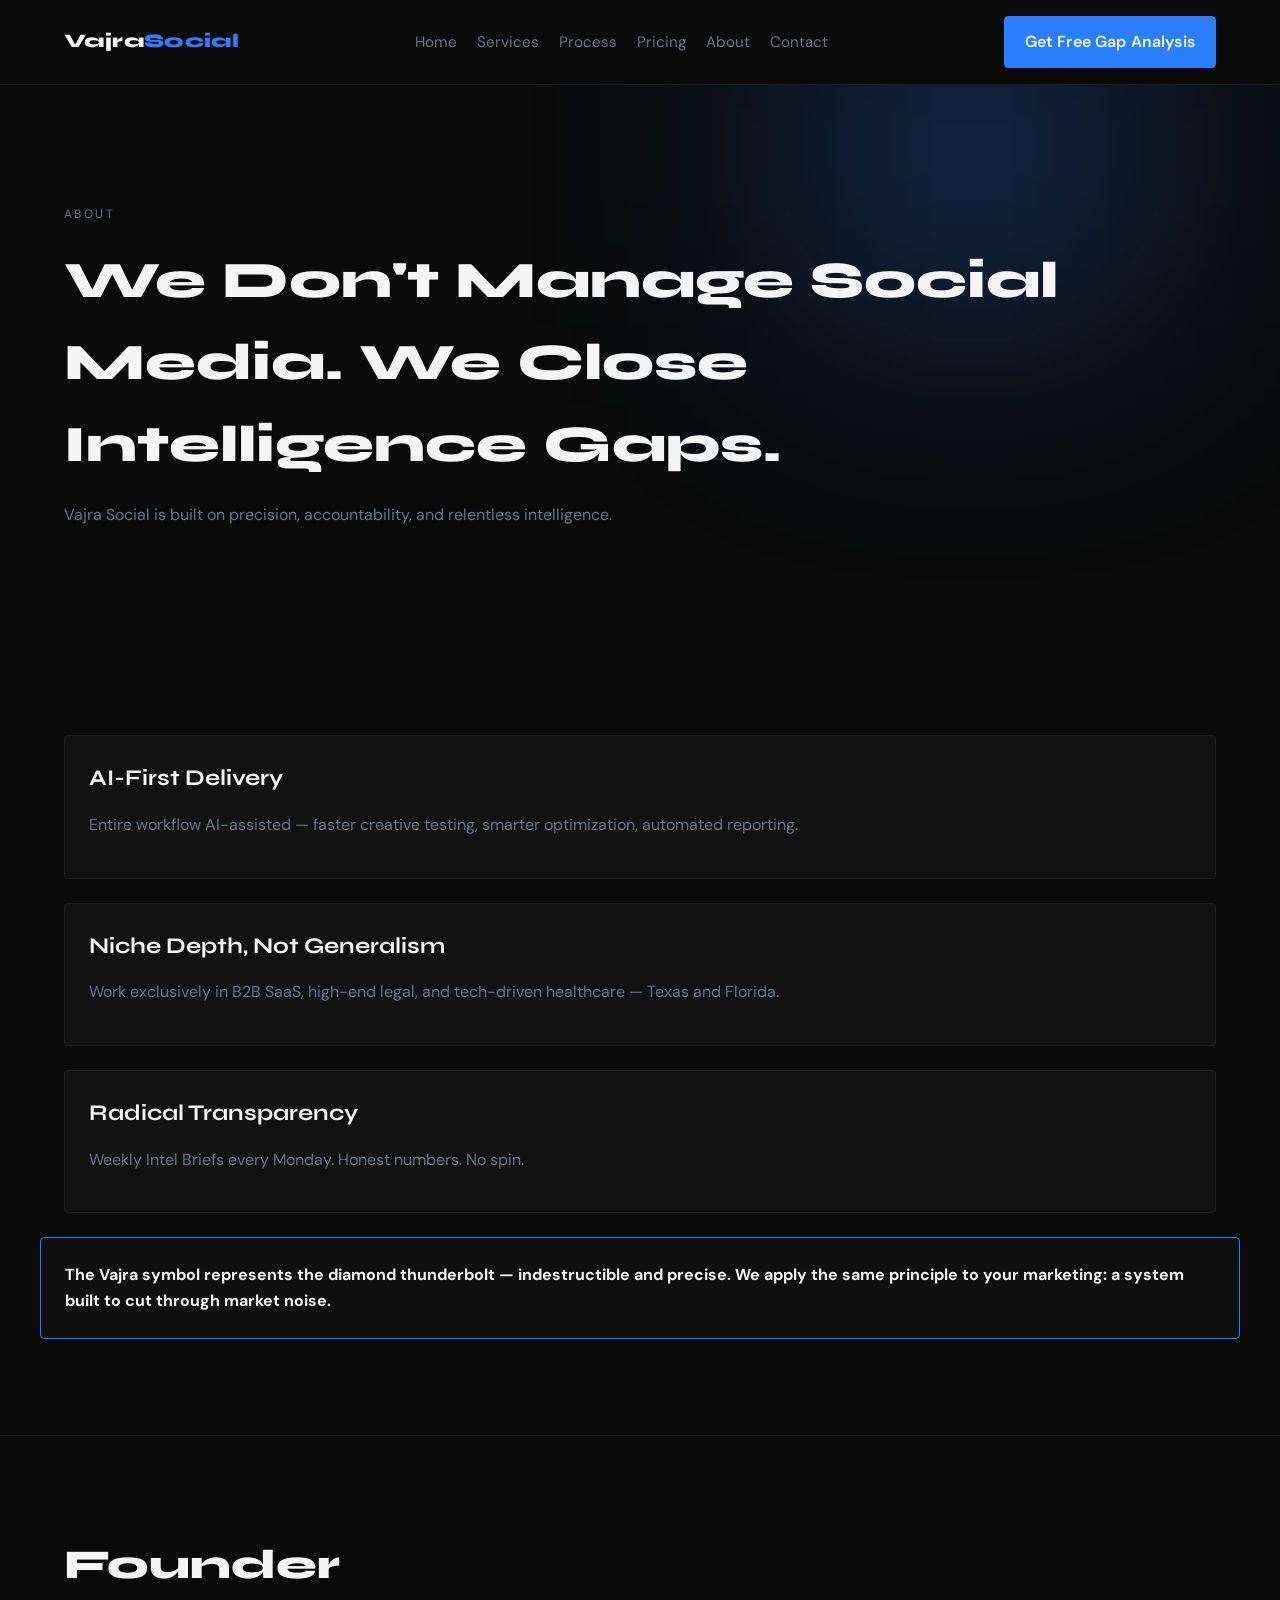
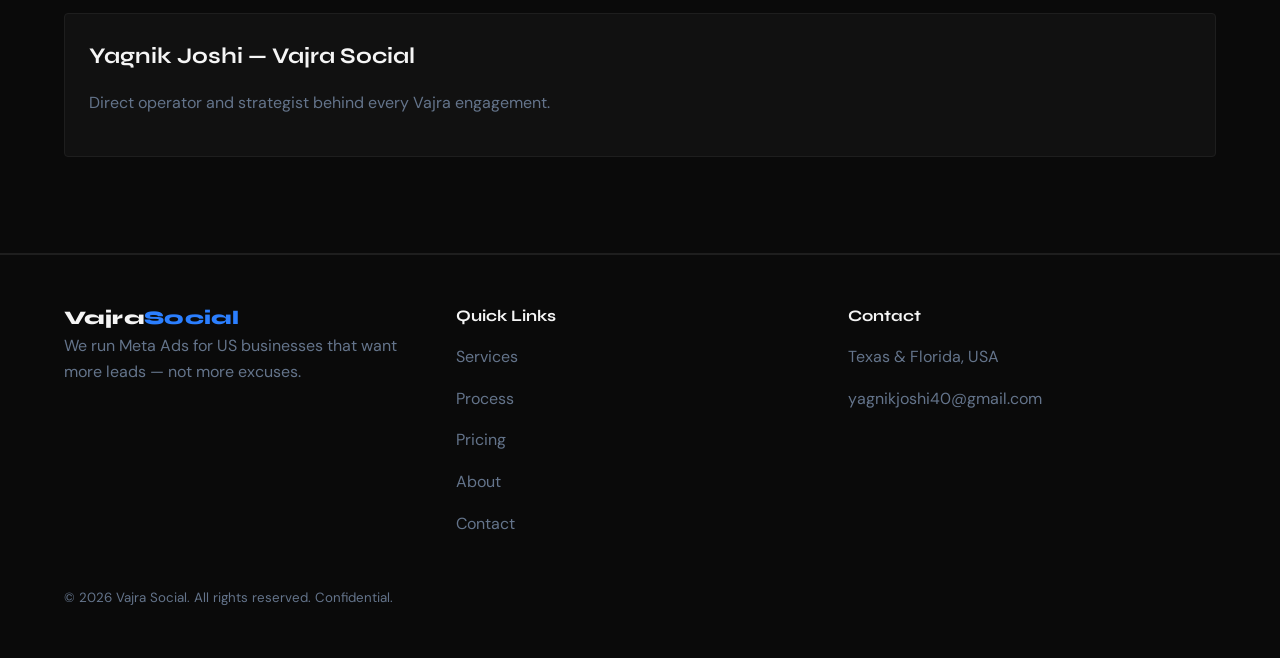
==== about.html @ a1fc4718 "Add Vajra Social agency website Agent-Logs-Url: https://github.com/Yagnikjoshi40/vs.s/sessions/4af44" ====
<!doctype html>
<html lang="en">
  <head>
    <meta charset="utf-8" />
    <meta name="viewport" content="width=device-width, initial-scale=1" />
    <title>Vajra Social — About</title>
    <link rel="preconnect" href="https://fonts.googleapis.com" />
    <link rel="preconnect" href="https://fonts.gstatic.com" crossorigin />
    <link
      href="https://fonts.googleapis.com/css2?family=DM+Sans:wght@300;400;500;600&family=Syne:wght@700;800&display=swap"
      rel="stylesheet"
    />
    <link rel="stylesheet" href="styles.css" />
    <script src="script.js" defer></script>
  </head>
  <body>
    <header class="nav">
      <div class="nav-inner container">
        <a class="logo" href="index.html">Vajra<span>Social</span></a>
        <nav class="nav-links">
          <a href="index.html">Home</a>
          <a href="services.html">Services</a>
          <a href="process.html">Process</a>
          <a href="pricing.html">Pricing</a>
          <a href="about.html">About</a>
          <a href="contact.html">Contact</a>
        </nav>
        <a class="btn" href="contact.html">Get Free Gap Analysis</a>
      </div>
    </header>

    <main>
      <section class="section hero fade-in">
        <div class="glow"></div>
        <div class="container">
          <p class="eyebrow">About</p>
          <h1>We Don't Manage Social Media. We Close Intelligence Gaps.</h1>
          <p class="muted">
            Vajra Social is built on precision, accountability, and relentless intelligence.
          </p>
        </div>
      </section>

      <section class="section fade-in">
        <div class="container philosophy-grid">
          <div class="card">
            <h3>AI-First Delivery</h3>
            <p class="muted">
              Entire workflow AI-assisted — faster creative testing, smarter optimization,
              automated reporting.
            </p>
          </div>
          <div class="card">
            <h3>Niche Depth, Not Generalism</h3>
            <p class="muted">
              Work exclusively in B2B SaaS, high-end legal, and tech-driven healthcare —
              Texas and Florida.
            </p>
          </div>
          <div class="card">
            <h3>Radical Transparency</h3>
            <p class="muted">
              Weekly Intel Briefs every Monday. Honest numbers. No spin.
            </p>
          </div>
        </div>
        <div class="container callout">
          <strong>
            The Vajra symbol represents the diamond thunderbolt — indestructible and precise.
            We apply the same principle to your marketing: a system built to cut through market noise.
          </strong>
        </div>
      </section>

      <section class="section section-band fade-in">
        <div class="container">
          <h2>Founder</h2>
          <div class="card">
            <h3>Yagnik Joshi — Vajra Social</h3>
            <p class="muted">
              Direct operator and strategist behind every Vajra engagement.
            </p>
          </div>
        </div>
      </section>
    </main>

    <footer class="footer">
      <div class="container footer-grid">
        <div>
          <div class="logo">Vajra<span>Social</span></div>
          <p class="muted">We run Meta Ads for US businesses that want more leads — not more excuses.</p>
        </div>
        <div>
          <h4>Quick Links</h4>
          <p class="muted"><a href="services.html">Services</a></p>
          <p class="muted"><a href="process.html">Process</a></p>
          <p class="muted"><a href="pricing.html">Pricing</a></p>
          <p class="muted"><a href="about.html">About</a></p>
          <p class="muted"><a href="contact.html">Contact</a></p>
        </div>
        <div>
          <h4>Contact</h4>
          <p class="muted">Texas &amp; Florida, USA</p>
          <p class="muted">yagnikjoshi40@gmail.com</p>
        </div>
      </div>
      <div class="container" style="margin-top: 32px;">
        <small class="muted">© 2026 Vajra Social. All rights reserved. Confidential.</small>
      </div>
    </footer>
  </body>
</html>
---- styles.css ----
:root {
  --bg: #0A0A0A;
  --card: #111111;
  --card-alt: #0F0F0F;
  --border: #1E1E1E;
  --text: #F5F5F5;
  --muted: #64748B;
  --accent: #2B7FFF;
  --radius: 4px;
}

*,
*::before,
*::after {
  box-sizing: border-box;
}

html {
  scroll-behavior: smooth;
}

body {
  margin: 0;
  font-family: "DM Sans", sans-serif;
  background: var(--bg);
  color: var(--text);
  line-height: 1.6;
}

a {
  color: inherit;
  text-decoration: none;
}

img {
  max-width: 100%;
  display: block;
}

.container {
  max-width: 1200px;
  margin: 0 auto;
  padding: 0 24px;
}

.section {
  padding: 96px 0;
  position: relative;
}

.section-tight {
  padding: 72px 0;
}

.section-band {
  background: var(--bg);
  border-top: 1px solid var(--border);
  border-bottom: 1px solid var(--border);
}

.eyebrow {
  text-transform: uppercase;
  letter-spacing: 0.2em;
  font-size: 12px;
  color: var(--muted);
  margin-bottom: 16px;
}

h1,
h2,
h3,
h4 {
  font-family: "Syne", sans-serif;
  margin: 0 0 16px;
}

h1 {
  font-size: clamp(2.6rem, 4vw, 4rem);
  font-weight: 800;
}

h2 {
  font-size: clamp(2rem, 3.2vw, 3rem);
  font-weight: 800;
}

h3 {
  font-size: 1.4rem;
  font-weight: 700;
}

p {
  margin: 0 0 16px;
  color: var(--text);
}

.muted {
  color: var(--muted);
}

.nav {
  position: sticky;
  top: 0;
  z-index: 1000;
  background: var(--bg);
  border-bottom: 1px solid var(--border);
}

.nav-inner {
  display: flex;
  align-items: center;
  justify-content: space-between;
  padding: 16px 24px;
  gap: 24px;
}

.logo {
  font-family: "Syne", sans-serif;
  font-weight: 800;
  font-size: 1.2rem;
  letter-spacing: 0.02em;
}

.logo span {
  color: var(--accent);
}

.nav-links {
  display: flex;
  gap: 20px;
  font-size: 0.95rem;
  color: var(--muted);
}

.nav-links a:hover,
.nav-links a:focus {
  color: var(--text);
}

.btn {
  display: inline-flex;
  align-items: center;
  justify-content: center;
  padding: 12px 20px;
  border-radius: var(--radius);
  border: 1px solid var(--accent);
  background: var(--accent);
  color: var(--text);
  font-weight: 600;
  letter-spacing: 0.01em;
}

.btn.secondary {
  background: transparent;
  border-color: var(--border);
  color: var(--text);
}

.text-link {
  color: var(--text);
  font-weight: 600;
}

.hero {
  padding-top: 120px;
  overflow: hidden;
}

.hero-grid {
  display: grid;
  grid-template-columns: 1.2fr 0.8fr;
  gap: 40px;
  align-items: center;
}

.hero-cta {
  display: flex;
  align-items: center;
  gap: 20px;
  flex-wrap: wrap;
  margin-top: 24px;
}

.hero-graphic {
  background: var(--card);
  border: 1px solid var(--border);
  padding: 32px;
  border-radius: var(--radius);
  display: grid;
  gap: 16px;
}

.hero-graphic .block {
  border: 1px solid var(--border);
  background: var(--card-alt);
  border-radius: var(--radius);
  height: 72px;
}

.glow {
  position: absolute;
  top: -120px;
  right: 10%;
  width: 360px;
  height: 360px;
  background: rgba(43, 127, 255, 0.25);
  filter: blur(120px);
  pointer-events: none;
  z-index: -1;
}

.stats {
  display: grid;
  grid-template-columns: repeat(3, 1fr);
  gap: 24px;
  margin-top: 48px;
  padding: 24px;
  border: 1px solid var(--border);
  background: var(--card-alt);
  border-radius: var(--radius);
}

.stat-value {
  font-family: "Syne", sans-serif;
  font-weight: 800;
  font-size: 2rem;
  margin-bottom: 8px;
}

.card-grid {
  display: grid;
  gap: 24px;
}

.card {
  background: var(--card);
  border: 1px solid var(--border);
  border-radius: var(--radius);
  padding: 24px;
}

.card.accent {
  border: 1px solid var(--accent);
  box-shadow: 0 0 0 1px rgba(43, 127, 255, 0.2);
}

.card-list {
  list-style: none;
  padding: 0;
  margin: 16px 0 0;
  display: grid;
  gap: 10px;
  color: var(--muted);
}

.timeline {
  display: grid;
  grid-template-columns: repeat(5, 1fr);
  gap: 16px;
}

.timeline-step {
  background: var(--card-alt);
  border: 1px solid var(--border);
  border-radius: var(--radius);
  padding: 20px;
}

.timeline-step span {
  display: block;
  font-family: "Syne", sans-serif;
  font-weight: 700;
  color: var(--accent);
  margin-bottom: 12px;
}

.services-grid,
.pricing-grid,
.philosophy-grid,
.terms-grid {
  display: grid;
  gap: 24px;
}

.services-grid {
  grid-template-columns: repeat(auto-fit, minmax(240px, 1fr));
}

.pricing-grid {
  grid-template-columns: repeat(auto-fit, minmax(240px, 1fr));
}

.pricing-card {
  display: grid;
  gap: 16px;
}

.pricing-card:hover {
  border-color: var(--accent);
}

.badge {
  display: inline-flex;
  align-items: center;
  padding: 4px 10px;
  border-radius: var(--radius);
  background: var(--accent);
  font-size: 0.75rem;
  font-weight: 700;
  letter-spacing: 0.08em;
}

.pricing-list {
  list-style: none;
  padding: 0;
  margin: 0;
  display: grid;
  gap: 10px;
  color: var(--muted);
}

.terms-grid {
  grid-template-columns: repeat(auto-fit, minmax(220px, 1fr));
}

.callout {
  background: var(--card-alt);
  border: 1px solid var(--accent);
  padding: 24px;
  border-radius: var(--radius);
  margin-top: 24px;
}

.footer {
  border-top: 1px solid var(--border);
  padding: 48px 0;
}

.footer-grid {
  display: grid;
  grid-template-columns: repeat(auto-fit, minmax(220px, 1fr));
  gap: 24px;
}

.footer small {
  color: var(--muted);
}

.fade-in {
  opacity: 0;
  transform: translateY(16px);
  transition: opacity 0.6s ease, transform 0.6s ease;
}

.fade-in.in-view {
  opacity: 1;
  transform: translateY(0);
}

.form {
  display: grid;
  gap: 16px;
  margin-top: 24px;
}

.form input,
.form select,
.form textarea {
  width: 100%;
  padding: 12px 14px;
  border-radius: var(--radius);
  border: 1px solid var(--border);
  background: var(--card-alt);
  color: var(--text);
  font-family: "DM Sans", sans-serif;
  font-size: 0.95rem;
}

.form textarea {
  min-height: 120px;
  resize: vertical;
}

.form label {
  font-size: 0.9rem;
  color: var(--muted);
}

.form-field {
  display: grid;
  gap: 8px;
}

:focus-visible {
  outline: 2px solid var(--accent);
  outline-offset: 2px;
}

@media (max-width: 960px) {
  .hero-grid {
    grid-template-columns: 1fr;
  }

  .timeline {
    grid-template-columns: 1fr;
  }

  .nav-links {
    display: none;
  }
}

@media (max-width: 680px) {
  .section {
    padding: 72px 0;
  }

  .stats {
    grid-template-columns: 1fr;
  }
}
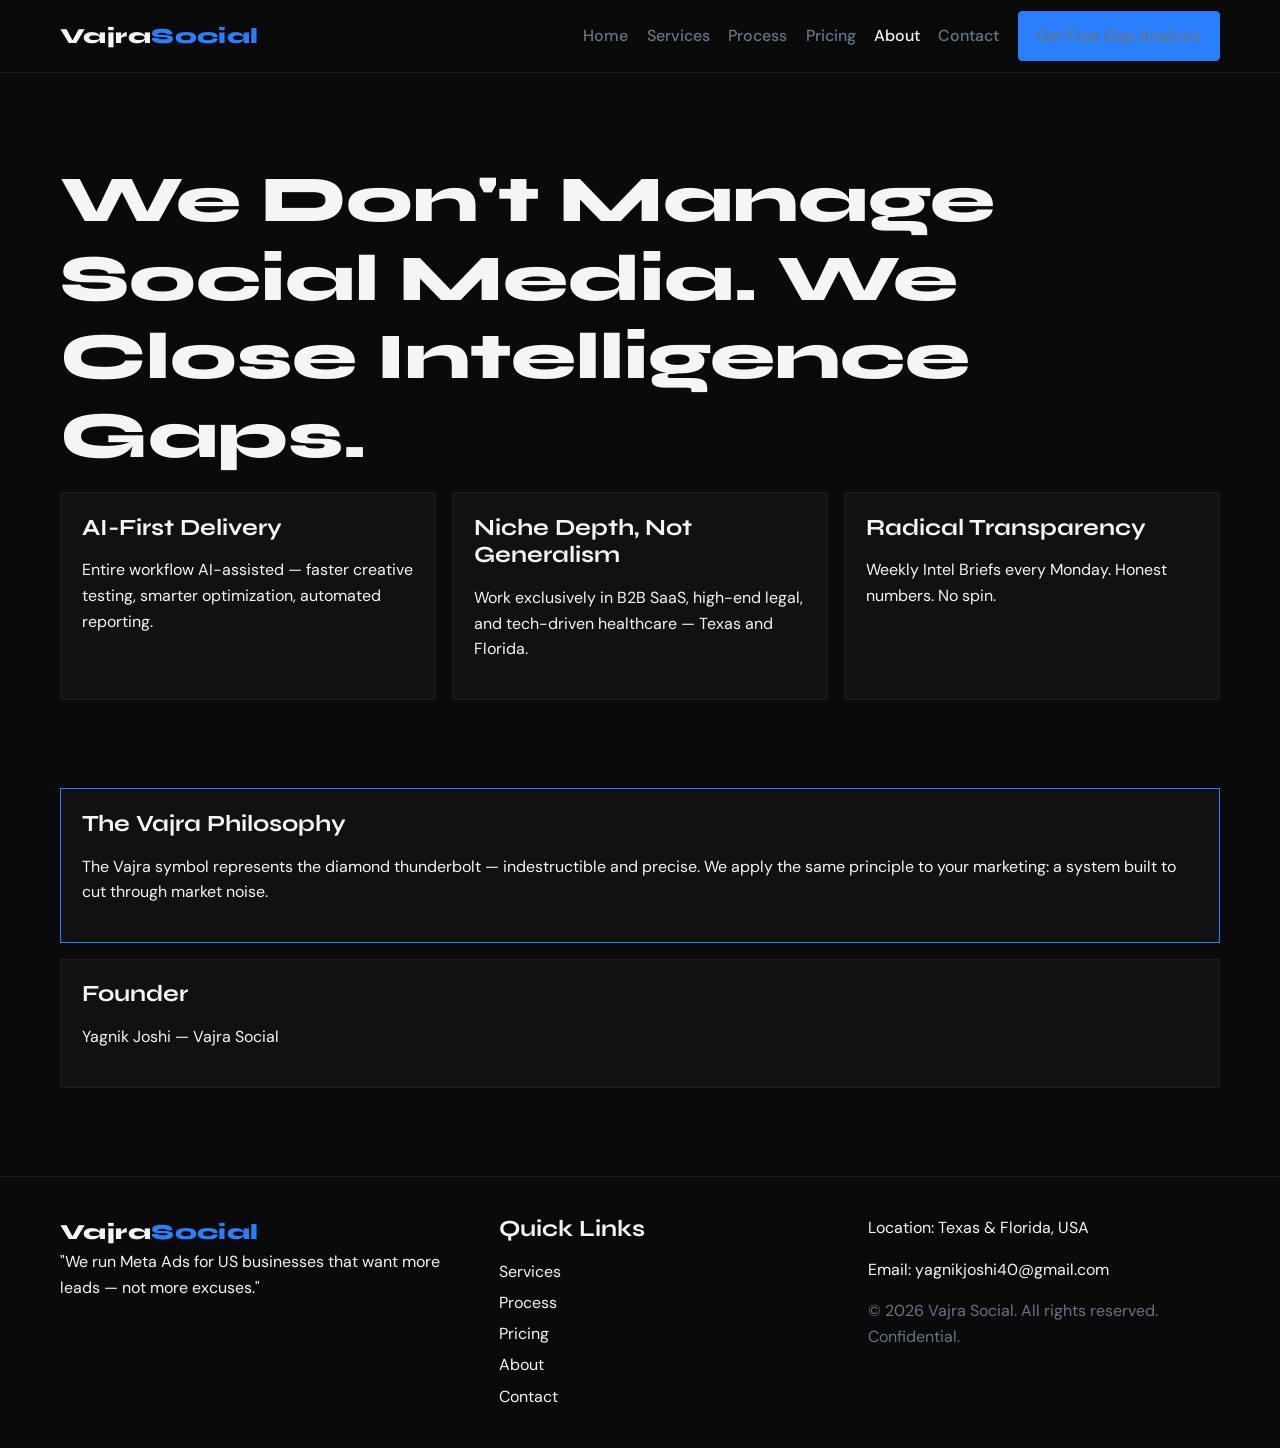
==== commit a29e9d2d: "feat: build Vajra Social multi-page agency website Agent-Logs-Url: https://github.com/Yagnikjoshi40/" ====
--- a/about.html
+++ b/about.html
@@ -1,113 +1,89 @@
 <!doctype html>
 <html lang="en">
   <head>
-    <meta charset="utf-8" />
-    <meta name="viewport" content="width=device-width, initial-scale=1" />
-    <title>Vajra Social — About</title>
+    <meta charset="UTF-8" />
+    <meta name="viewport" content="width=device-width, initial-scale=1.0" />
+    <title>Vajra Social | About</title>
     <link rel="preconnect" href="https://fonts.googleapis.com" />
     <link rel="preconnect" href="https://fonts.gstatic.com" crossorigin />
     <link
       href="https://fonts.googleapis.com/css2?family=DM+Sans:wght@300;400;500;600&family=Syne:wght@700;800&display=swap"
       rel="stylesheet"
     />
-    <link rel="stylesheet" href="styles.css" />
-    <script src="script.js" defer></script>
+    <link rel="stylesheet" href="./styles.css" />
   </head>
   <body>
-    <header class="nav">
-      <div class="nav-inner container">
-        <a class="logo" href="index.html">Vajra<span>Social</span></a>
+    <header class="site-header">
+      <div class="container navbar">
+        <a class="logo" href="./index.html"><span class="logo-vajra">Vajra</span><span class="logo-social">Social</span></a>
         <nav class="nav-links">
-          <a href="index.html">Home</a>
-          <a href="services.html">Services</a>
-          <a href="process.html">Process</a>
-          <a href="pricing.html">Pricing</a>
-          <a href="about.html">About</a>
-          <a href="contact.html">Contact</a>
+          <a href="./index.html">Home</a>
+          <a href="./services.html">Services</a>
+          <a href="./process.html">Process</a>
+          <a href="./pricing.html">Pricing</a>
+          <a class="active" href="./about.html">About</a>
+          <a href="./contact.html">Contact</a>
+          <a class="btn" href="./contact.html">Get Free Gap Analysis</a>
         </nav>
-        <a class="btn" href="contact.html">Get Free Gap Analysis</a>
       </div>
     </header>
 
-    <main>
-      <section class="section hero fade-in">
-        <div class="glow"></div>
-        <div class="container">
-          <p class="eyebrow">About</p>
-          <h1>We Don't Manage Social Media. We Close Intelligence Gaps.</h1>
-          <p class="muted">
-            Vajra Social is built on precision, accountability, and relentless intelligence.
-          </p>
+    <main class="section glow">
+      <div class="container fade-in">
+        <h1>We Don't Manage Social Media. We Close Intelligence Gaps.</h1>
+        <section class="grid-3">
+          <article class="card">
+            <h3>AI-First Delivery</h3>
+            <p>Entire workflow AI-assisted — faster creative testing, smarter optimization, automated reporting.</p>
+          </article>
+          <article class="card">
+            <h3>Niche Depth, Not Generalism</h3>
+            <p>Work exclusively in B2B SaaS, high-end legal, and tech-driven healthcare — Texas and Florida.</p>
+          </article>
+          <article class="card">
+            <h3>Radical Transparency</h3>
+            <p>Weekly Intel Briefs every Monday. Honest numbers. No spin.</p>
+          </article>
+        </section>
+
+        <section class="section" style="padding-bottom: 0">
+          <article class="card accent-card">
+            <h3>The Vajra Philosophy</h3>
+            <p>
+              The Vajra symbol represents the diamond thunderbolt — indestructible and precise. We apply the same principle to your marketing: a system built to cut through market noise.
+            </p>
+          </article>
+          <article class="card" style="margin-top: 1rem">
+            <h3>Founder</h3>
+            <p>Yagnik Joshi — Vajra Social</p>
+          </article>
+        </section>
+      </div>
+    </main>
+
+    <footer class="site-footer">
+      <div class="container footer-grid">
+        <div>
+          <a class="logo" href="./index.html"><span class="logo-vajra">Vajra</span><span class="logo-social">Social</span></a>
+          <p>"We run Meta Ads for US businesses that want more leads — not more excuses."</p>
         </div>
-      </section>
-
-      <section class="section fade-in">
-        <div class="container philosophy-grid">
-          <div class="card">
-            <h3>AI-First Delivery</h3>
-            <p class="muted">
-              Entire workflow AI-assisted — faster creative testing, smarter optimization,
-              automated reporting.
-            </p>
-          </div>
-          <div class="card">
-            <h3>Niche Depth, Not Generalism</h3>
-            <p class="muted">
-              Work exclusively in B2B SaaS, high-end legal, and tech-driven healthcare —
-              Texas and Florida.
-            </p>
-          </div>
-          <div class="card">
-            <h3>Radical Transparency</h3>
-            <p class="muted">
-              Weekly Intel Briefs every Monday. Honest numbers. No spin.
-            </p>
+        <div>
+          <h3>Quick Links</h3>
+          <div class="quick-links">
+            <a href="./services.html">Services</a>
+            <a href="./process.html">Process</a>
+            <a href="./pricing.html">Pricing</a>
+            <a href="./about.html">About</a>
+            <a href="./contact.html">Contact</a>
           </div>
         </div>
-        <div class="container callout">
-          <strong>
-            The Vajra symbol represents the diamond thunderbolt — indestructible and precise.
-            We apply the same principle to your marketing: a system built to cut through market noise.
-          </strong>
-        </div>
-      </section>
-
-      <section class="section section-band fade-in">
-        <div class="container">
-          <h2>Founder</h2>
-          <div class="card">
-            <h3>Yagnik Joshi — Vajra Social</h3>
-            <p class="muted">
-              Direct operator and strategist behind every Vajra engagement.
-            </p>
-          </div>
-        </div>
-      </section>
-    </main>
-
-    <footer class="footer">
-      <div class="container footer-grid">
         <div>
-          <div class="logo">Vajra<span>Social</span></div>
-          <p class="muted">We run Meta Ads for US businesses that want more leads — not more excuses.</p>
-        </div>
-        <div>
-          <h4>Quick Links</h4>
-          <p class="muted"><a href="services.html">Services</a></p>
-          <p class="muted"><a href="process.html">Process</a></p>
-          <p class="muted"><a href="pricing.html">Pricing</a></p>
-          <p class="muted"><a href="about.html">About</a></p>
-          <p class="muted"><a href="contact.html">Contact</a></p>
-        </div>
-        <div>
-          <h4>Contact</h4>
-          <p class="muted">Texas &amp; Florida, USA</p>
-          <p class="muted">yagnikjoshi40@gmail.com</p>
+          <p>Location: Texas &amp; Florida, USA</p>
+          <p>Email: yagnikjoshi40@gmail.com</p>
+          <p class="muted">© 2026 Vajra Social. All rights reserved. Confidential.</p>
         </div>
       </div>
-      <div class="container" style="margin-top: 32px;">
-        <small class="muted">© 2026 Vajra Social. All rights reserved. Confidential.</small>
-      </div>
     </footer>
+    <script src="./script.js"></script>
   </body>
 </html>
--- a/styles.css
+++ b/styles.css
@@ -1,69 +1,113 @@
 :root {
-  --bg: #0A0A0A;
+  --bg: #0a0a0a;
   --card: #111111;
-  --card-alt: #0F0F0F;
-  --border: #1E1E1E;
-  --text: #F5F5F5;
-  --muted: #64748B;
-  --accent: #2B7FFF;
-  --radius: 4px;
-}
-
-*,
-*::before,
-*::after {
+  --card-alt: #0f0f0f;
+  --border: #1e1e1e;
+  --text: #f5f5f5;
+  --muted: #64748b;
+  --accent: #2b7fff;
+}
+
+* {
   box-sizing: border-box;
 }
 
-html {
-  scroll-behavior: smooth;
-}
-
+html,
 body {
   margin: 0;
+  padding: 0;
+  background: var(--bg);
+  color: var(--text);
   font-family: "DM Sans", sans-serif;
+  line-height: 1.6;
+}
+
+body {
+  min-height: 100vh;
+}
+
+a {
+  color: var(--text);
+  text-decoration: none;
+}
+
+.container {
+  width: min(1160px, 92vw);
+  margin: 0 auto;
+}
+
+.site-header {
+  position: sticky;
+  top: 0;
+  z-index: 20;
   background: var(--bg);
-  color: var(--text);
-  line-height: 1.6;
-}
-
-a {
-  color: inherit;
-  text-decoration: none;
-}
-
-img {
-  max-width: 100%;
-  display: block;
-}
-
-.container {
-  max-width: 1200px;
-  margin: 0 auto;
-  padding: 0 24px;
+  border-bottom: 1px solid var(--border);
+}
+
+.navbar {
+  display: flex;
+  justify-content: space-between;
+  align-items: center;
+  min-height: 72px;
+  gap: 1rem;
+}
+
+.logo {
+  font-family: "Syne", sans-serif;
+  font-weight: 800;
+  font-size: 1.35rem;
+  letter-spacing: 0.02em;
+}
+
+.logo-vajra {
+  color: var(--text);
+}
+
+.logo-social {
+  color: var(--accent);
+}
+
+.nav-links {
+  display: flex;
+  align-items: center;
+  gap: 1.15rem;
+  flex-wrap: wrap;
+}
+
+.nav-links a {
+  color: var(--muted);
+  font-weight: 500;
+}
+
+.nav-links a.active,
+.nav-links a:hover {
+  color: var(--text);
+}
+
+.btn {
+  display: inline-block;
+  border: 1px solid var(--accent);
+  background: var(--accent);
+  color: var(--text);
+  border-radius: 4px;
+  font-weight: 600;
+  padding: 0.72rem 1.1rem;
+  transition: opacity 0.2s ease;
+}
+
+.btn:hover {
+  opacity: 0.88;
+}
+
+.text-link {
+  color: var(--text);
+  text-decoration: underline;
+  text-decoration-color: var(--accent);
+  text-underline-offset: 4px;
 }
 
 .section {
-  padding: 96px 0;
-  position: relative;
-}
-
-.section-tight {
-  padding: 72px 0;
-}
-
-.section-band {
-  background: var(--bg);
-  border-top: 1px solid var(--border);
-  border-bottom: 1px solid var(--border);
-}
-
-.eyebrow {
-  text-transform: uppercase;
-  letter-spacing: 0.2em;
-  font-size: 12px;
-  color: var(--muted);
-  margin-bottom: 16px;
+  padding: 5.5rem 0;
 }
 
 h1,
@@ -71,26 +115,27 @@
 h3,
 h4 {
   font-family: "Syne", sans-serif;
-  margin: 0 0 16px;
+  line-height: 1.2;
+  margin: 0 0 1rem 0;
 }
 
 h1 {
-  font-size: clamp(2.6rem, 4vw, 4rem);
+  font-size: clamp(2rem, 6vw, 4.1rem);
   font-weight: 800;
 }
 
 h2 {
-  font-size: clamp(2rem, 3.2vw, 3rem);
+  font-size: clamp(1.5rem, 4.2vw, 2.5rem);
   font-weight: 800;
 }
 
 h3 {
-  font-size: 1.4rem;
+  font-size: clamp(1.15rem, 2.6vw, 1.45rem);
   font-weight: 700;
 }
 
 p {
-  margin: 0 0 16px;
+  margin: 0 0 1rem 0;
   color: var(--text);
 }
 
@@ -98,324 +143,271 @@
   color: var(--muted);
 }
 
-.nav {
-  position: sticky;
-  top: 0;
-  z-index: 1000;
-  background: var(--bg);
-  border-bottom: 1px solid var(--border);
-}
-
-.nav-inner {
+.hero {
+  padding-top: 6.3rem;
+}
+
+.hero p {
+  max-width: 760px;
+}
+
+.hero-actions {
   display: flex;
+  gap: 1rem;
   align-items: center;
-  justify-content: space-between;
-  padding: 16px 24px;
-  gap: 24px;
-}
-
-.logo {
-  font-family: "Syne", sans-serif;
-  font-weight: 800;
-  font-size: 1.2rem;
-  letter-spacing: 0.02em;
-}
-
-.logo span {
-  color: var(--accent);
-}
-
-.nav-links {
-  display: flex;
-  gap: 20px;
-  font-size: 0.95rem;
-  color: var(--muted);
-}
-
-.nav-links a:hover,
-.nav-links a:focus {
-  color: var(--text);
-}
-
-.btn {
-  display: inline-flex;
-  align-items: center;
-  justify-content: center;
-  padding: 12px 20px;
-  border-radius: var(--radius);
-  border: 1px solid var(--accent);
+  flex-wrap: wrap;
+  margin-top: 1.5rem;
+}
+
+.glow {
+  position: relative;
+}
+
+.glow::before {
+  content: "";
+  position: absolute;
+  width: 260px;
+  height: 260px;
+  border-radius: 50%;
   background: var(--accent);
-  color: var(--text);
-  font-weight: 600;
-  letter-spacing: 0.01em;
-}
-
-.btn.secondary {
-  background: transparent;
-  border-color: var(--border);
-  color: var(--text);
-}
-
-.text-link {
-  color: var(--text);
-  font-weight: 600;
-}
-
-.hero {
-  padding-top: 120px;
-  overflow: hidden;
-}
-
-.hero-grid {
-  display: grid;
-  grid-template-columns: 1.2fr 0.8fr;
-  gap: 40px;
-  align-items: center;
-}
-
-.hero-cta {
-  display: flex;
-  align-items: center;
-  gap: 20px;
-  flex-wrap: wrap;
-  margin-top: 24px;
-}
-
-.hero-graphic {
-  background: var(--card);
-  border: 1px solid var(--border);
-  padding: 32px;
-  border-radius: var(--radius);
-  display: grid;
-  gap: 16px;
-}
-
-.hero-graphic .block {
-  border: 1px solid var(--border);
-  background: var(--card-alt);
-  border-radius: var(--radius);
-  height: 72px;
-}
-
-.glow {
-  position: absolute;
-  top: -120px;
-  right: 10%;
-  width: 360px;
-  height: 360px;
-  background: rgba(43, 127, 255, 0.25);
-  filter: blur(120px);
+  opacity: 0.12;
+  filter: blur(90px);
   pointer-events: none;
   z-index: -1;
+  top: -80px;
+  right: 8%;
 }
 
 .stats {
-  display: grid;
-  grid-template-columns: repeat(3, 1fr);
-  gap: 24px;
-  margin-top: 48px;
-  padding: 24px;
+  background: var(--card-alt);
   border: 1px solid var(--border);
-  background: var(--card-alt);
-  border-radius: var(--radius);
+  margin-top: 2rem;
+}
+
+.stats-grid {
+  display: grid;
+  grid-template-columns: repeat(3, minmax(0, 1fr));
+}
+
+.stat {
+  padding: 1.35rem 1rem;
+  border-right: 1px solid var(--border);
+}
+
+.stat:last-child {
+  border-right: 0;
 }
 
 .stat-value {
   font-family: "Syne", sans-serif;
   font-weight: 800;
-  font-size: 2rem;
-  margin-bottom: 8px;
-}
-
-.card-grid {
-  display: grid;
-  gap: 24px;
+  font-size: clamp(1.3rem, 3.3vw, 2.35rem);
+}
+
+.grid-2,
+.grid-3 {
+  display: grid;
+  gap: 1rem;
+}
+
+.grid-2 {
+  grid-template-columns: repeat(2, minmax(0, 1fr));
+}
+
+.grid-3 {
+  grid-template-columns: repeat(3, minmax(0, 1fr));
 }
 
 .card {
   background: var(--card);
   border: 1px solid var(--border);
-  border-radius: var(--radius);
-  padding: 24px;
-}
-
-.card.accent {
-  border: 1px solid var(--accent);
-  box-shadow: 0 0 0 1px rgba(43, 127, 255, 0.2);
-}
-
-.card-list {
-  list-style: none;
-  padding: 0;
-  margin: 16px 0 0;
-  display: grid;
-  gap: 10px;
-  color: var(--muted);
+  padding: 1.3rem;
+}
+
+.card strong {
+  font-family: "Syne", sans-serif;
+}
+
+.accent-card {
+  border-color: var(--accent);
+}
+
+ul.clean {
+  margin: 0;
+  padding-left: 1.2rem;
+}
+
+ul.clean li {
+  margin-bottom: 0.55rem;
 }
 
 .timeline {
   display: grid;
-  grid-template-columns: repeat(5, 1fr);
-  gap: 16px;
-}
-
-.timeline-step {
+  grid-template-columns: repeat(5, minmax(0, 1fr));
+  gap: 0.9rem;
+}
+
+.step {
+  background: var(--card);
+  border: 1px solid var(--border);
+  padding: 1rem;
+}
+
+.step-no {
+  color: var(--accent);
+  font-family: "Syne", sans-serif;
+  font-weight: 800;
+  margin-bottom: 0.35rem;
+}
+
+.services-grid {
+  display: grid;
+  grid-template-columns: repeat(3, minmax(0, 1fr));
+  gap: 1rem;
+}
+
+.pricing-grid {
+  display: grid;
+  grid-template-columns: repeat(4, minmax(0, 1fr));
+  gap: 1rem;
+}
+
+.tier {
   background: var(--card-alt);
   border: 1px solid var(--border);
-  border-radius: var(--radius);
-  padding: 20px;
-}
-
-.timeline-step span {
+  padding: 1.2rem;
+  transition: border-color 0.2s ease;
+}
+
+.tier:hover {
+  border-color: var(--accent);
+}
+
+.tier.recommended {
+  border-color: var(--accent);
+}
+
+.badge {
+  font-size: 0.73rem;
+  letter-spacing: 0.08em;
+  text-transform: uppercase;
+  color: var(--accent);
+  font-weight: 700;
+}
+
+.price {
+  font-family: "Syne", sans-serif;
+  font-size: 2rem;
+  font-weight: 800;
+}
+
+.band {
+  background: var(--card-alt);
+  border-top: 1px solid var(--border);
+  border-bottom: 1px solid var(--border);
+}
+
+.form-grid {
+  display: grid;
+  grid-template-columns: repeat(2, minmax(0, 1fr));
+  gap: 1rem;
+}
+
+label {
   display: block;
-  font-family: "Syne", sans-serif;
-  font-weight: 700;
-  color: var(--accent);
-  margin-bottom: 12px;
-}
-
-.services-grid,
-.pricing-grid,
-.philosophy-grid,
-.terms-grid {
-  display: grid;
-  gap: 24px;
-}
-
-.services-grid {
-  grid-template-columns: repeat(auto-fit, minmax(240px, 1fr));
-}
-
-.pricing-grid {
-  grid-template-columns: repeat(auto-fit, minmax(240px, 1fr));
-}
-
-.pricing-card {
-  display: grid;
-  gap: 16px;
-}
-
-.pricing-card:hover {
-  border-color: var(--accent);
-}
-
-.badge {
-  display: inline-flex;
-  align-items: center;
-  padding: 4px 10px;
-  border-radius: var(--radius);
-  background: var(--accent);
-  font-size: 0.75rem;
-  font-weight: 700;
-  letter-spacing: 0.08em;
-}
-
-.pricing-list {
-  list-style: none;
-  padding: 0;
-  margin: 0;
-  display: grid;
-  gap: 10px;
-  color: var(--muted);
-}
-
-.terms-grid {
-  grid-template-columns: repeat(auto-fit, minmax(220px, 1fr));
-}
-
-.callout {
-  background: var(--card-alt);
-  border: 1px solid var(--accent);
-  padding: 24px;
-  border-radius: var(--radius);
-  margin-top: 24px;
-}
-
-.footer {
+  margin-bottom: 0.35rem;
+  font-size: 0.95rem;
+}
+
+input,
+select,
+textarea {
+  width: 100%;
+  background: var(--bg);
+  border: 1px solid var(--border);
+  color: var(--text);
+  padding: 0.7rem;
+  border-radius: 4px;
+  font-family: "DM Sans", sans-serif;
+}
+
+textarea {
+  min-height: 120px;
+  resize: vertical;
+}
+
+.full {
+  grid-column: 1 / -1;
+}
+
+.site-footer {
   border-top: 1px solid var(--border);
-  padding: 48px 0;
+  padding: 2.4rem 0;
 }
 
 .footer-grid {
   display: grid;
-  grid-template-columns: repeat(auto-fit, minmax(220px, 1fr));
-  gap: 24px;
-}
-
-.footer small {
-  color: var(--muted);
+  grid-template-columns: 1.2fr 1fr 1fr;
+  gap: 1rem;
+}
+
+.quick-links {
+  display: grid;
+  gap: 0.35rem;
 }
 
 .fade-in {
   opacity: 0;
-  transform: translateY(16px);
-  transition: opacity 0.6s ease, transform 0.6s ease;
-}
-
-.fade-in.in-view {
+  transform: translateY(14px);
+  transition: opacity 0.45s ease, transform 0.45s ease;
+}
+
+.fade-in.visible {
   opacity: 1;
   transform: translateY(0);
 }
 
-.form {
-  display: grid;
-  gap: 16px;
-  margin-top: 24px;
-}
-
-.form input,
-.form select,
-.form textarea {
-  width: 100%;
-  padding: 12px 14px;
-  border-radius: var(--radius);
-  border: 1px solid var(--border);
-  background: var(--card-alt);
-  color: var(--text);
-  font-family: "DM Sans", sans-serif;
-  font-size: 0.95rem;
-}
-
-.form textarea {
-  min-height: 120px;
-  resize: vertical;
-}
-
-.form label {
-  font-size: 0.9rem;
-  color: var(--muted);
-}
-
-.form-field {
-  display: grid;
-  gap: 8px;
-}
-
-:focus-visible {
-  outline: 2px solid var(--accent);
-  outline-offset: 2px;
-}
-
-@media (max-width: 960px) {
-  .hero-grid {
+@media (max-width: 1024px) {
+  .timeline {
+    grid-template-columns: 1fr 1fr;
+  }
+
+  .pricing-grid,
+  .services-grid,
+  .grid-3 {
+    grid-template-columns: 1fr 1fr;
+  }
+}
+
+@media (max-width: 760px) {
+  .navbar {
+    align-items: flex-start;
+    flex-direction: column;
+    padding: 0.9rem 0;
+  }
+
+  .nav-links {
+    width: 100%;
+    justify-content: space-between;
+  }
+
+  .stats-grid,
+  .grid-2,
+  .grid-3,
+  .services-grid,
+  .pricing-grid,
+  .timeline,
+  .form-grid,
+  .footer-grid {
     grid-template-columns: 1fr;
   }
 
-  .timeline {
-    grid-template-columns: 1fr;
-  }
-
-  .nav-links {
-    display: none;
-  }
-}
-
-@media (max-width: 680px) {
-  .section {
-    padding: 72px 0;
-  }
-
-  .stats {
-    grid-template-columns: 1fr;
-  }
-}
+  .stat {
+    border-right: 0;
+    border-bottom: 1px solid var(--border);
+  }
+
+  .stat:last-child {
+    border-bottom: 0;
+  }
+}
